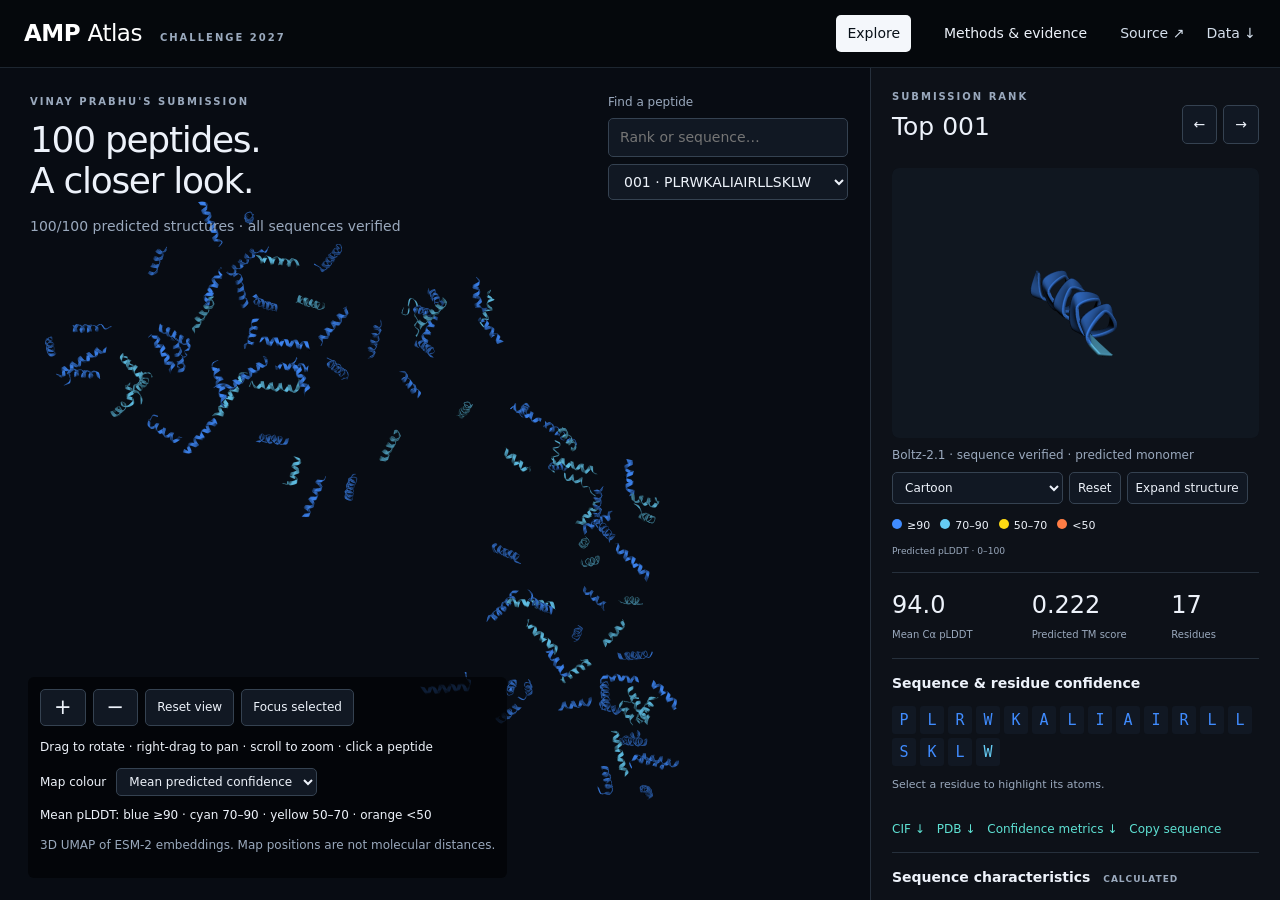
==== index.html @ fbafb333 "Publish top100 peptide atlas with verified structures and audit data" ====
<!doctype html><html lang="en"><head><meta charset="utf-8"><meta name="viewport" content="width=device-width, initial-scale=1"><title>AMP Atlas · Top 100</title><script src="3Dmol-min.js"></script><link rel="stylesheet" href="atlas.css?v=2"></head><body>
<header><a class="brand" href="#">AMP <span>Atlas</span><small>CHALLENGE 2027</small></a><nav><button id="explore" class="active">Explore</button><button id="methods">Methods & evidence</button><a href="https://github.com/vinayprabhu/amp-challenge-2027-submission" target="_blank" rel="noreferrer">Source ↗</a><a href="top100_audit.csv" download>Data ↓</a></nav></header>
<main><section id="map-panel" aria-label="3D UMAP sequence map"><div id="map" role="img" aria-label="Zoomable 3D UMAP with predicted peptide structure glyphs"></div><div class="map-top"><div class="eyebrow">VINAY PRABHU'S SUBMISSION</div><h1>100 peptides.<br>A closer look.</h1><p id="count">Loading verified structures…</p></div>
<div class="search-tools"><label for="search">Find a peptide</label><input id="search" placeholder="Rank or sequence…" autocomplete="off"><select id="pick" aria-label="Select peptide"></select><p id="search-status" aria-live="polite"></p></div>
<div class="map-bottom"><div class="zoom"><button id="zoom-in" aria-label="Zoom in">+</button><button id="zoom-out" aria-label="Zoom out">−</button><button id="reset-map">Reset view</button><button id="focus">Focus selected</button></div><p>Drag to rotate · right-drag to pan · scroll to zoom · click a peptide</p><label for="colour">Map colour</label><select id="colour"><option value="confidence">Mean predicted confidence</option><option value="rank">Submission rank</option><option value="length">Length</option><option value="charge">Calculated charge at pH 7</option><option value="similarity">Reference similarity</option></select><div id="map-legend"></div><p class="muted">3D UMAP of ESM-2 embeddings. Map positions are not molecular distances.</p></div><div id="hover" aria-live="polite"></div></section>
<aside aria-label="Selected peptide details"><div class="peptide-head"><div><div class="eyebrow">SUBMISSION RANK</div><h2 id="peptide-title">Top 001</h2></div><div class="arrows"><button id="previous" aria-label="Previous peptide">←</button><button id="next" aria-label="Next peptide">→</button></div></div>
<div id="molecule" role="img" aria-label="Interactive predicted monomer structure"></div><p id="structure-status" class="status"></p><div class="molecule-tools"><select id="representation" aria-label="Molecular representation"><option value="cartoon">Cartoon</option><option value="stick">Ball and stick</option><option value="both">Cartoon + side chains</option></select><button id="reset-molecule">Reset</button><button id="expand">Expand structure</button></div>
<div class="confidence-key"><span><i style="background:#0053d6"></i>≥90</span><span><i style="background:#65cbf3"></i>70–90</span><span><i style="background:#ffdb13"></i>50–70</span><span><i style="background:#ff7d45"></i>&lt;50</span><small>Predicted pLDDT · 0–100</small></div>
<div class="headline-metrics"><div><span id="plddt">—</span><small>Mean Cα pLDDT</small></div><div><span id="ptm">—</span><small>Predicted TM score</small></div><div><span id="length">—</span><small>Residues</small></div></div>
<section class="detail"><h3>Sequence & residue confidence</h3><div id="sequence" aria-label="Residue sequence"></div><p id="residue-info">Select a residue to inspect it in the structure.</p><div class="downloads"><a id="cif" download>CIF ↓</a><a id="pdb" download>PDB ↓</a><a id="metrics" download>Confidence metrics ↓</a><button id="copy">Copy sequence</button></div></section>
<section class="detail"><h3>Sequence characteristics <small>CALCULATED</small></h3><dl id="properties"></dl><p class="muted">Assumes an unmodified, linear peptide with free termini. Calculated values are not measured activity or toxicity.</p></section>
<section class="detail"><h3>Reference & provenance</h3><dl id="reference"></dl><p id="warnings" class="warning"></p></section>
<details class="detail"><summary>Predicted aligned error</summary><canvas id="pae" width="320" height="320" aria-label="Predicted aligned error matrix"></canvas><p id="pae-info"></p></details>
<section class="detail"><h3>Interpretation</h3><p>Predicted monomer conformations, not experimentally solved structures. Short peptides can adopt different conformations in solution or at membranes. High confidence does not establish antibacterial activity, safety or synthesis suitability.</p><p id="job" class="muted"></p></section></aside></main>
<dialog id="method-dialog"><button id="close-methods" class="close">Close</button><h2>Methods & evidence</h2><div id="method-content"></div></dialog><script src="atlas.js?v=2"></script></body></html>
---- atlas.css ----
:root{color-scheme:dark;--bg:#030507;--panel:#0d1118;--line:#26303c;--text:#edf2fa;--muted:#9aa9bd;--cyan:#5ee1d3}*{box-sizing:border-box}body{margin:0;background:var(--bg);color:var(--text);font:14px/1.5 system-ui,-apple-system,sans-serif}button,input,select{font:inherit}button,a,select{touch-action:manipulation}button,select,input{background:#111823;color:var(--text);border:1px solid #354251;border-radius:5px;padding:8px 11px}button,a{cursor:pointer}button:hover{background:#243349}a{color:var(--cyan);text-decoration:none}button:focus-visible,a:focus-visible,input:focus-visible,select:focus-visible{outline:2px solid var(--cyan);outline-offset:3px}header{height:68px;padding:0 24px;display:flex;align-items:center;justify-content:space-between;border-bottom:1px solid #1d2630;background:#05080c}.brand{font-size:23px;color:white;font-weight:650;letter-spacing:-.5px}.brand span{font-weight:350}.brand small{font-size:10px;letter-spacing:2px;color:var(--muted);margin-left:18px}nav{display:flex;align-items:center;gap:22px}nav button{border:0;background:transparent}nav .active{background:#f4f7fb;color:#081018}nav a{color:#d4deeb}main{display:grid;grid-template-columns:minmax(0,1fr) 410px;height:calc(100vh - 68px)}#map-panel{position:relative;min-width:0;overflow:hidden}#map{position:absolute;inset:0}.map-top{position:absolute;top:26px;left:30px;pointer-events:none}.eyebrow{font-size:10px;letter-spacing:2px;font-weight:600;color:var(--muted)}h1{font-size:36px;line-height:1.15;letter-spacing:-1.3px;font-weight:450;margin:10px 0 14px}.map-top p{color:var(--muted)}.search-tools{position:absolute;right:22px;top:25px;width:205px;display:grid;gap:7px}.search-tools label{font-size:12px;color:var(--muted)}#search{width:100%}.search-tools p{margin:0;font-size:12px}.map-bottom{position:absolute;bottom:22px;left:28px;max-width:600px;font-size:12px;background:#030507c9;padding:12px;border-radius:6px}.zoom{display:flex;gap:7px}.zoom button:first-child,.zoom button:nth-child(2){font-size:21px;padding:2px 13px}.map-bottom label{margin-right:10px}.map-bottom select{padding:5px 8px;font-size:12px}#map-legend{margin-top:10px;display:flex;gap:14px;align-items:center}#map-legend i,.confidence-key i{display:inline-block;width:10px;height:10px;border-radius:50%;margin-right:5px}.muted{color:var(--muted);font-size:12px}#hover{position:absolute;bottom:220px;left:28px;pointer-events:none;background:#101923e8;padding:7px 12px;border-radius:5px}#hover:empty{display:none}aside{background:var(--panel);border-left:1px solid var(--line);overflow-y:auto;min-width:0;padding:21px}.peptide-head{display:flex;justify-content:space-between;align-items:center}h2{font-size:25px;margin:4px 0 14px;font-weight:500}.arrows{display:flex;gap:6px}#molecule{height:270px;position:relative;background:#080c12;border-radius:7px;margin-top:8px;overflow:hidden}.status{font-size:12px;color:var(--muted);min-height:18px;margin:8px 0}.molecule-tools{display:flex;gap:6px;flex-wrap:wrap}.molecule-tools button,.molecule-tools select{font-size:12px;padding:6px 8px}.confidence-key{display:flex;flex-wrap:wrap;gap:10px;font-size:11px;margin:14px 0}.confidence-key small{width:100%;color:var(--muted)}.headline-metrics{display:grid;grid-template-columns:1.5fr 1.5fr 1fr;gap:8px;padding:14px 0;border-top:1px solid var(--line);border-bottom:1px solid var(--line)}.headline-metrics span{font-size:24px;display:block}.headline-metrics small{color:var(--muted);font-size:10px}.detail{padding:14px 0;border-bottom:1px solid var(--line)}h3{font-size:14px;font-weight:550;margin:0 0 12px}h3 small{font-size:9px;letter-spacing:1px;color:var(--muted);margin-left:8px}#sequence{display:flex;gap:4px;flex-wrap:wrap}#sequence button{font:15px monospace;min-width:24px;padding:5px 3px;color:#081019;border:0;border-radius:3px}#residue-info{font-size:11px;color:var(--muted);min-height:32px}.downloads{display:flex;flex-wrap:wrap;gap:12px;font-size:12px}.downloads button{background:none;border:0;padding:0;color:var(--cyan);font-size:12px}.downloads a:not([href]){color:#66707d;pointer-events:none}dl{display:grid;grid-template-columns:minmax(0,1fr) minmax(0,1fr);gap:8px 15px;font-size:12px;margin:0}dt{color:var(--muted)}dd{margin:0;overflow-wrap:anywhere}.warning{color:#ffd38a;font-size:12px}.detail p{font-size:12px}#pae{width:100%;height:auto;margin-top:15px}summary{cursor:pointer}dialog{background:#101823;color:var(--text);border:1px solid #48617c;border-radius:10px;max-width:720px;max-height:85vh;padding:28px}dialog::backdrop{background:#000a}.close{float:right}.expanded #map-panel{display:none}.expanded main{grid-template-columns:1fr}.expanded aside{display:grid;grid-template-columns:minmax(0,2fr) minmax(330px,1fr);gap:10px 25px}.expanded #molecule{grid-column:1;grid-row:2 / span 5;height:70vh}.expanded .peptide-head{grid-column:1 / -1}.expanded aside>*:not(#molecule):not(.peptide-head){grid-column:2}.expanded .detail{padding:10px 0}@media(min-width:1700px){main{grid-template-columns:minmax(0,1fr) 450px}#molecule{height:300px}}@media(max-width:1000px){main{grid-template-columns:minmax(0,1fr) 350px}.brand small{display:none}nav{gap:8px}.search-tools{top:150px;left:25px;width:185px}h1{font-size:28px}.map-bottom{max-width:calc(100% - 40px);left:15px}aside{padding:14px}.expanded aside{display:block}}@media(max-width:700px){header{height:auto;min-height:64px;padding:12px;flex-wrap:wrap;gap:10px}nav{font-size:11px}nav button{padding:6px}main{height:auto;display:block}#map-panel{height:68vh;min-height:510px}.map-top{left:20px;top:20px}.map-top h1{font-size:25px}.search-tools{left:auto;right:15px;top:20px;width:150px}aside{height:auto;overflow:visible;border-left:0;border-top:1px solid var(--line);padding:20px}#molecule{height:330px}.map-bottom{bottom:10px}.map-bottom .muted{max-width:300px}.expanded #molecule{height:65vh}}
#pick{width:100%;min-width:0}.search-tools{width:240px}.confidence-key span:first-child i{background:#408cff!important}
@media(max-width:700px){.search-tools{top:160px;left:20px;right:auto;width:230px}.map-bottom{font-size:10px}.zoom button{font-size:11px}}
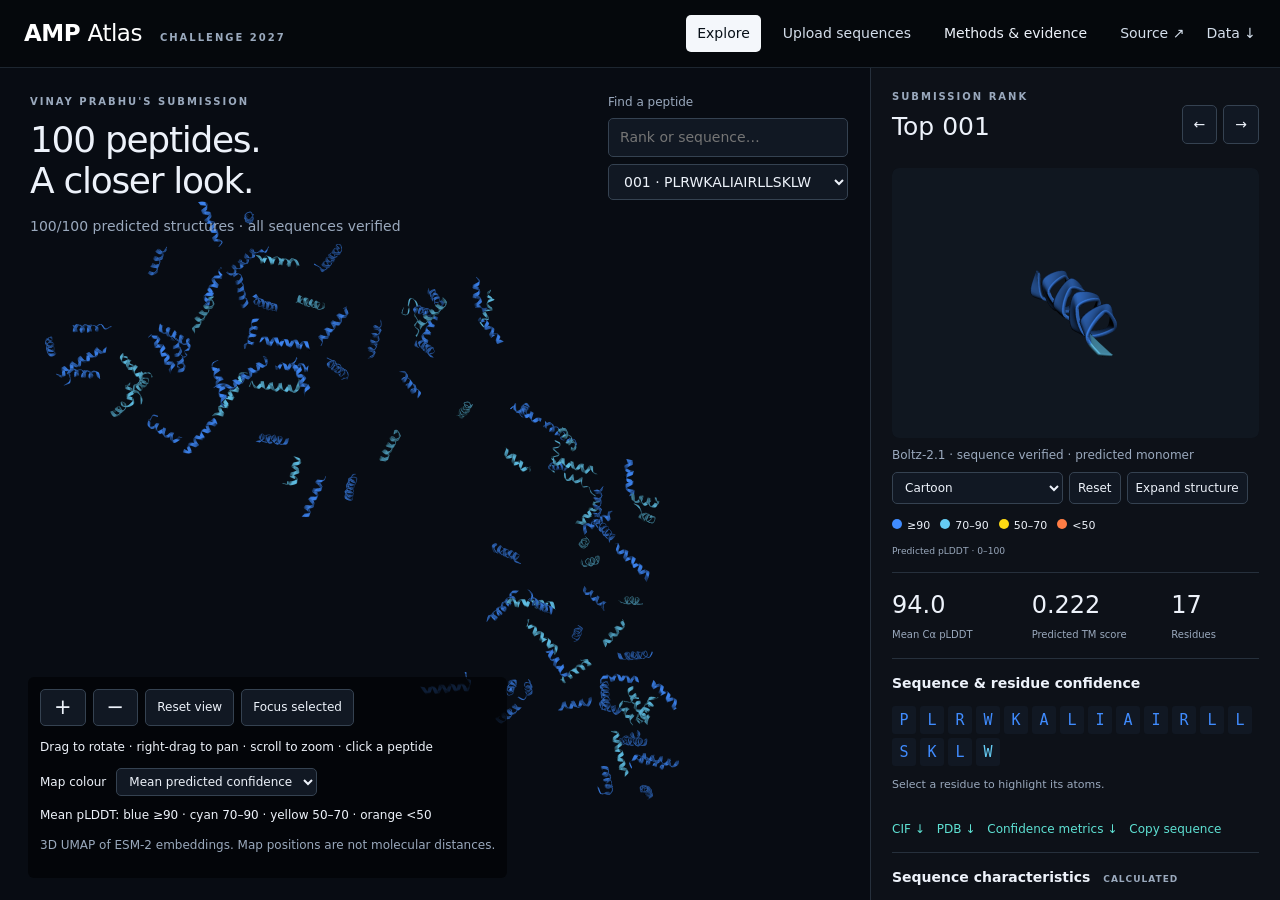
==== commit c0b13270: "Add browser-local peptide upload explorer and feature extraction" ====
--- a/index.html
+++ b/index.html
@@ -1,5 +1,5 @@
 <!doctype html><html lang="en"><head><meta charset="utf-8"><meta name="viewport" content="width=device-width, initial-scale=1"><title>AMP Atlas · Top 100</title><script src="3Dmol-min.js"></script><link rel="stylesheet" href="atlas.css?v=2"></head><body>
-<header><a class="brand" href="#">AMP <span>Atlas</span><small>CHALLENGE 2027</small></a><nav><button id="explore" class="active">Explore</button><button id="methods">Methods & evidence</button><a href="https://github.com/vinayprabhu/amp-challenge-2027-submission" target="_blank" rel="noreferrer">Source ↗</a><a href="top100_audit.csv" download>Data ↓</a></nav></header>
+<header><a class="brand" href="#">AMP <span>Atlas</span><small>CHALLENGE 2027</small></a><nav><button id="explore" class="active">Explore</button><a href="upload.html">Upload sequences</a><button id="methods">Methods & evidence</button><a href="https://github.com/vinayprabhu/amp-challenge-2027-submission" target="_blank" rel="noreferrer">Source ↗</a><a href="top100_audit.csv" download>Data ↓</a></nav></header>
 <main><section id="map-panel" aria-label="3D UMAP sequence map"><div id="map" role="img" aria-label="Zoomable 3D UMAP with predicted peptide structure glyphs"></div><div class="map-top"><div class="eyebrow">VINAY PRABHU'S SUBMISSION</div><h1>100 peptides.<br>A closer look.</h1><p id="count">Loading verified structures…</p></div>
 <div class="search-tools"><label for="search">Find a peptide</label><input id="search" placeholder="Rank or sequence…" autocomplete="off"><select id="pick" aria-label="Select peptide"></select><p id="search-status" aria-live="polite"></p></div>
 <div class="map-bottom"><div class="zoom"><button id="zoom-in" aria-label="Zoom in">+</button><button id="zoom-out" aria-label="Zoom out">−</button><button id="reset-map">Reset view</button><button id="focus">Focus selected</button></div><p>Drag to rotate · right-drag to pan · scroll to zoom · click a peptide</p><label for="colour">Map colour</label><select id="colour"><option value="confidence">Mean predicted confidence</option><option value="rank">Submission rank</option><option value="length">Length</option><option value="charge">Calculated charge at pH 7</option><option value="similarity">Reference similarity</option></select><div id="map-legend"></div><p class="muted">3D UMAP of ESM-2 embeddings. Map positions are not molecular distances.</p></div><div id="hover" aria-live="polite"></div></section>
